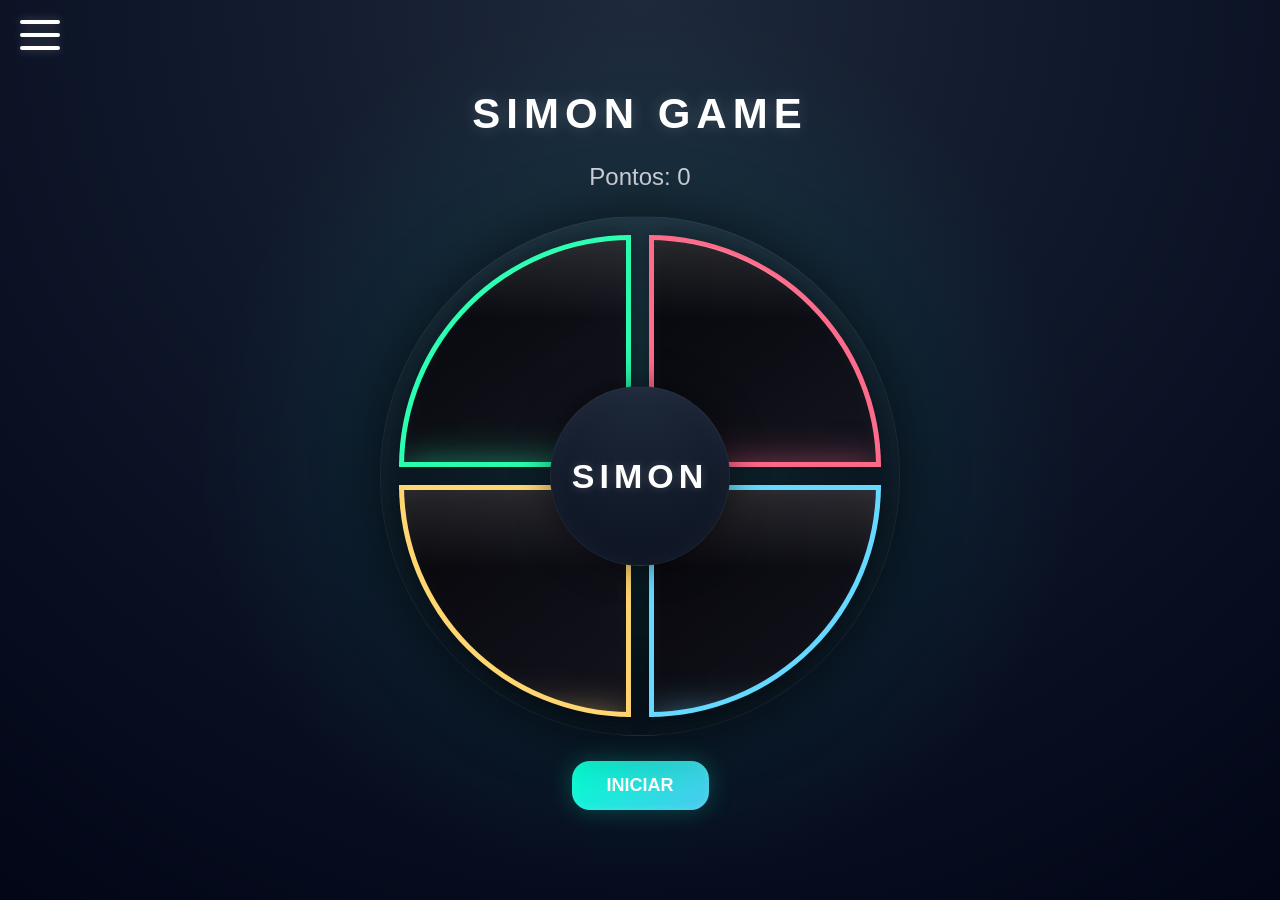
==== index.html @ cad8ffa2 "projetocores" ====
<!DOCTYPE html>
    <html lang="pt-BR">
    <head>
    <meta charset="UTF-8">
    <meta name="viewport" content="width=device-width, initial-scale=1.0">
    <title>Simon Game</title>

    <link rel="stylesheet" href="style.css">
    </head>
    <body>

    <!-- MENU -->
    <div class="menu-btn" id="menuBtn">
        <span></span>
        <span></span>
        <span></span>
    </div>

    <!-- SIDEBAR -->
    <div class="sidebar" id="sidebar">
        <h2>MENU</h2>

        <a href="index.html">🎮 Jogo</a>
        <a href="sobre.html">📖 Sobre</a>
        <a href="regras.html">🧠 Regras</a>
    </div>

    <!-- GAME -->
    <div class="container">

        <h1>SIMON GAME</h1>

        <div class="score">
        Pontos:
        <span id="score">0</span>
        </div>

        <div class="game">

        <div class="btn green" data-color="green">
            <div class="fill"></div>
        </div>

        <div class="btn red" data-color="red">
            <div class="fill"></div>
        </div>

        <div class="btn yellow" data-color="yellow">
            <div class="fill"></div>
        </div>

        <div class="btn blue" data-color="blue">
            <div class="fill"></div>
        </div>

        <div class="center-circle">
            SIMON
        </div>

        </div>

        <button class="start" id="startBtn">
        INICIAR
        </button>

    </div>

    <script src="script.js"></script>
    </body>
    </html>
---- style.css ----
/* =========================================
   RESET
========================================= */

*{
  margin:0;
  padding:0;
  box-sizing:border-box;
  font-family:Arial, sans-serif;
}

body{
  min-height:100vh;
  display:flex;
  justify-content:center;
  align-items:center;
  overflow:hidden;
  color:white;

  background:
  radial-gradient(circle at top,
  #1e293b 0%,
  #0f172a 45%,
  #020617 100%);
}

/* =========================================
   FUNDO ANIMADO
========================================= */

body::before{
  content:"";
  position:absolute;

  width:900px;
  height:900px;

  background:
  radial-gradient(
    circle,
    rgba(0,255,200,0.12),
    transparent 70%
  );

  animation:float 10s ease infinite;
}

@keyframes float{

  0%{
    transform:translate(-120px,-80px);
  }

  50%{
    transform:translate(120px,60px);
  }

  100%{
    transform:translate(-120px,-80px);
  }
}

/* =========================================
   MENU
========================================= */

.menu-btn{
  position:fixed;

  top:20px;
  left:20px;

  width:40px;
  height:30px;

  display:flex;
  flex-direction:column;
  justify-content:space-between;

  cursor:pointer;

  z-index:1000;
}

.menu-btn span{

  width:100%;
  height:4px;

  border-radius:999px;

  background:white;

  box-shadow:
  0 0 10px rgba(255,255,255,0.25);
}

.sidebar{

  position:fixed;

  left:-270px;
  top:0;

  width:270px;
  height:100%;

  background:
  rgba(10,10,20,0.92);

  backdrop-filter:blur(16px);

  padding:90px 25px;

  transition:.4s ease;

  z-index:999;

  border-right:
  1px solid rgba(255,255,255,0.08);
}

.sidebar.active{
  left:0;
}

.sidebar h2{
  margin-bottom:30px;
}

.sidebar a{

  display:block;

  color:#ddd;

  text-decoration:none;

  margin:20px 0;

  font-size:20px;

  transition:.3s ease;
}

.sidebar a:hover{

  color:#00ffd0;

  transform:translateX(6px);
}

/* =========================================
   CONTAINER
========================================= */

.container{

  display:flex;
  flex-direction:column;
  align-items:center;

  gap:25px;

  z-index:10;
}

h1{

  font-size:42px;

  letter-spacing:6px;

  text-shadow:
  0 0 15px rgba(255,255,255,0.18);
}

.score{

  font-size:24px;

  color:#d1d5db;
}

/* =========================================
   TABULEIRO
========================================= */

.game{

  width:520px;
  height:520px;

  position:relative;

  display:grid;

  grid-template-columns:1fr 1fr;

  gap:18px;

  padding:18px;

  border-radius:50%;

  overflow:hidden;

  background:
  radial-gradient(
    circle at top,
    rgba(255,255,255,0.04),
    rgba(0,0,0,0.4)
  );

  backdrop-filter:blur(12px);

  border:
  1px solid rgba(255,255,255,0.05);

  box-shadow:
  inset 0 0 40px rgba(255,255,255,0.03),
  0 0 60px rgba(0,0,0,0.6);
}

/* =========================================
   BOTÕES
========================================= */

.btn{

  position:relative;

  overflow:hidden;

  cursor:pointer;

  user-select:none;

  -webkit-tap-highlight-color:transparent;

  border:5px solid;

  background:
  linear-gradient(
    145deg,
    rgba(6,6,10,0.98),
    rgba(20,20,30,0.95)
  );

  backdrop-filter:blur(10px);

  transition:
  transform .22s ease,
  box-shadow .35s ease,
  filter .35s ease;

  box-shadow:
  inset 0 0 25px rgba(255,255,255,0.03),
  0 0 25px rgba(0,0,0,0.45);
}

/* =========================================
   FORMATO
========================================= */

.green{
  border-color:#2affb2;
  border-top-left-radius:100%;
}

.red{
  border-color:#ff6b8b;
  border-top-right-radius:100%;
}

.yellow{
  border-color:#ffd670;
  border-bottom-left-radius:100%;
}

.blue{
  border-color:#65d9ff;
  border-bottom-right-radius:100%;
}

/* =========================================
   BRILHO SUPERIOR
========================================= */

.btn::before{

  content:"";

  position:absolute;

  inset:0;

  background:
  linear-gradient(
    180deg,
    rgba(255,255,255,0.13),
    transparent 35%
  );

  z-index:5;

  pointer-events:none;
}

/* =========================================
   SISTEMA LÍQUIDO
========================================= */

.fill{

  position:absolute;

  left:0;
  bottom:-115%;

  width:100%;
  height:115%;

  overflow:hidden;

  transition:
  bottom .85s cubic-bezier(.16,1,.3,1);

  z-index:1;
}

/* LÍQUIDO */
.fill::before{

  content:"";

  position:absolute;

  inset:0;

  background:inherit;
}

/* ONDA */
.fill::after{

  content:"";

  position:absolute;

  top:-24px;
  left:-5%;

  width:110%;
  height:50px;

  border-radius:45%;

  background:
  rgba(255,255,255,0.22);

  filter:blur(8px);

  animation:
  liquidWave 2s ease-in-out infinite;
}

/* =========================================
   CORES PROFISSIONAIS
========================================= */

.green .fill{

  background:
  linear-gradient(
    to top,
    #00d68f 0%,
    #2affb2 45%,
    #b4ffe9 100%
  );

  box-shadow:
  0 0 35px rgba(42,255,178,0.45);
}

.red .fill{

  background:
  linear-gradient(
    to top,
    #ff4068 0%,
    #ff6b8b 45%,
    #ffc1ce 100%
  );

  box-shadow:
  0 0 35px rgba(255,107,139,0.45);
}

.yellow .fill{

  background:
  linear-gradient(
    to top,
    #ffbe3d 0%,
    #ffd670 45%,
    #fff0b3 100%
  );

  box-shadow:
  0 0 35px rgba(255,214,112,0.45);
}

.blue .fill{

  background:
  linear-gradient(
    to top,
    #1dbfff 0%,
    #65d9ff 45%,
    #c9f4ff 100%
  );

  box-shadow:
  0 0 35px rgba(101,217,255,0.45);
}

/* =========================================
   ACENDER
========================================= */

.btn.active .fill{
  bottom:0;
}

.btn.active{

  transform:scale(1.03);

  filter:
  brightness(1.14)
  saturate(1.15);

  box-shadow:
  0 0 55px currentColor,
  0 0 18px currentColor,
  inset 0 0 20px rgba(255,255,255,0.16);
}

/* =========================================
   CENTRO
========================================= */

.center-circle{

  position:absolute;

  width:180px;
  height:180px;

  top:50%;
  left:50%;

  transform:translate(-50%,-50%);

  border-radius:50%;

  display:flex;
  justify-content:center;
  align-items:center;

  pointer-events:none;

  font-size:34px;
  font-weight:bold;

  letter-spacing:5px;

  background:
  radial-gradient(
    circle at top,
    #1e293b,
    #0b1220
  );

  border:
  1px solid rgba(255,255,255,0.06);

  box-shadow:
  inset 0 0 30px rgba(255,255,255,0.04),
  0 0 35px rgba(0,0,0,0.5);

  text-shadow:
  0 0 10px rgba(255,255,255,0.18);
}

/* =========================================
   BOTÃO START
========================================= */

.start{

  padding:14px 35px;

  border:none;

  border-radius:18px;

  cursor:pointer;

  color:white;

  font-size:18px;
  font-weight:bold;

  background:
  linear-gradient(
    135deg,
    #00ffd0,
    #4cc9f0
  );

  transition:
  transform .3s ease,
  box-shadow .3s ease;

  box-shadow:
  0 0 25px rgba(0,255,200,0.25),
  inset 0 0 10px rgba(255,255,255,0.12);
}

.start:hover{

  transform:
  translateY(-3px)
  scale(1.04);

  box-shadow:
  0 0 35px rgba(0,255,200,0.4);
}

/* =========================================
   LOSE SCREEN
========================================= */

.lose-screen{

  position:fixed;

  inset:0;

  background:
  rgba(0,0,0,0.45);

  backdrop-filter:blur(12px);

  display:flex;
  justify-content:center;
  align-items:center;

  z-index:5000;

  animation:fadeIn .4s ease;
}

.lose-card{

  width:340px;

  padding:40px;

  text-align:center;

  border-radius:30px;

  background:
  linear-gradient(
    145deg,
    rgba(20,20,35,0.96),
    rgba(10,10,20,0.96)
  );

  border:
  1px solid rgba(255,255,255,0.08);

  box-shadow:
  0 0 40px rgba(0,0,0,0.5);

  animation:cardUp .45s ease;
}

.lose-card h2{

  font-size:38px;

  margin-bottom:15px;
}

.final-score{

  font-size:90px;

  font-weight:bold;

  margin:10px 0;

  background:
  linear-gradient(
    135deg,
    #00ffd0,
    #4cc9f0
  );

  -webkit-background-clip:text;
  -webkit-text-fill-color:transparent;
}

.restart-btn{

  margin-top:25px;

  border:none;

  padding:15px 28px;

  border-radius:15px;

  cursor:pointer;

  color:white;

  font-size:18px;
  font-weight:bold;

  background:
  linear-gradient(
    135deg,
    #00ffd0,
    #00b4ff
  );

  transition:.3s ease;
}

.restart-btn:hover{

  transform:
  translateY(-2px)
  scale(1.03);
}

/* =========================================
   ANIMAÇÕES
========================================= */

@keyframes liquidWave{

  0%{
    transform:translateX(-8px);
  }

  50%{
    transform:translateX(8px);
  }

  100%{
    transform:translateX(-8px);
  }
}

@keyframes fadeIn{

  from{
    opacity:0;
  }

  to{
    opacity:1;
  }
}

@keyframes cardUp{

  from{
    opacity:0;
    transform:translateY(25px) scale(.95);
  }

  to{
    opacity:1;
    transform:translateY(0) scale(1);
  }
}

/* =========================================
   RESPONSIVO
========================================= */

@media(max-width:650px){

  .game{
    width:350px;
    height:350px;
    border-radius: 20px;
  }

  .center-circle{
    width:120px;
    height:120px;
    font-size:22px;
  }

  h1{
    font-size:28px;
  }
}
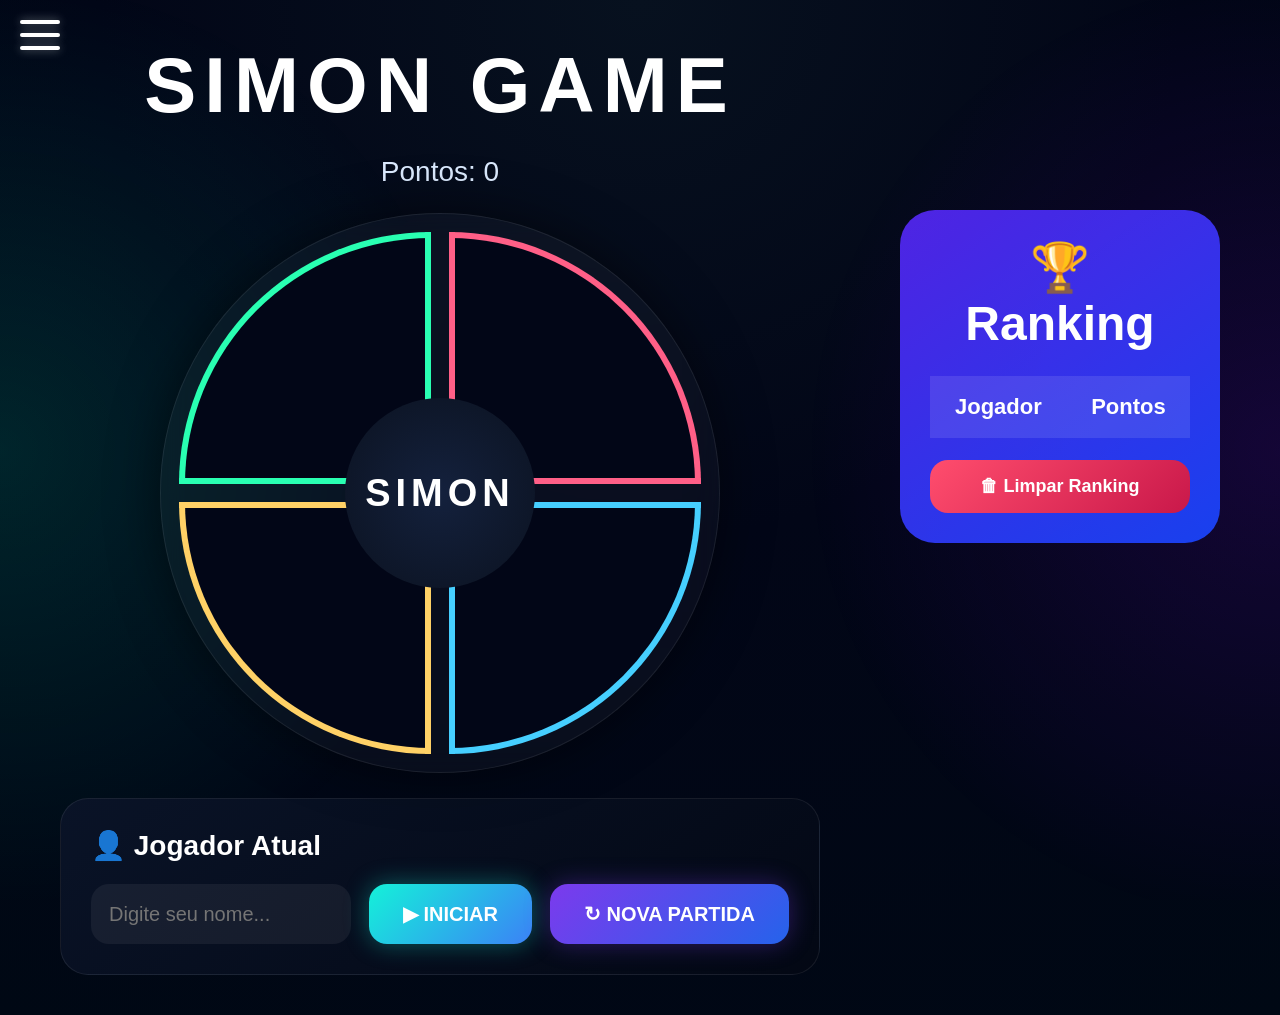
==== commit ac0a7653: "jogobrainli" ====
--- a/index.html
+++ b/index.html
@@ -1,13 +1,17 @@
-    <!DOCTYPE html>
-    <html lang="pt-BR">
-    <head>
+<!DOCTYPE html>
+<html lang="pt-BR">
+<head>
+
     <meta charset="UTF-8">
     <meta name="viewport" content="width=device-width, initial-scale=1.0">
+
     <title>Simon Game</title>
 
     <link rel="stylesheet" href="style.css">
-    </head>
-    <body>
+
+</head>
+
+<body>
 
     <!-- MENU -->
     <div class="menu-btn" id="menuBtn">
@@ -18,53 +22,111 @@
 
     <!-- SIDEBAR -->
     <div class="sidebar" id="sidebar">
+
         <h2>MENU</h2>
 
         <a href="index.html">🎮 Jogo</a>
         <a href="sobre.html">📖 Sobre</a>
         <a href="regras.html">🧠 Regras</a>
+
     </div>
 
-    <!-- GAME -->
-    <div class="container">
+    <!-- LAYOUT -->
+    <div class="main-layout">
 
-        <h1>SIMON GAME</h1>
+        <!-- ESQUERDA -->
+        <div class="container">
 
-        <div class="score">
-        Pontos:
-        <span id="score">0</span>
-        </div>
+            <h1>SIMON GAME</h1>
 
-        <div class="game">
+            <div class="score">
+                Pontos:
+                <span id="score">0</span>
+            </div>
 
-        <div class="btn green" data-color="green">
-            <div class="fill"></div>
-        </div>
+            <!-- TABULEIRO -->
+            <div class="game">
 
-        <div class="btn red" data-color="red">
-            <div class="fill"></div>
-        </div>
+                <div class="btn green" data-color="green">
+                    <div class="fill"></div>
+                </div>
 
-        <div class="btn yellow" data-color="yellow">
-            <div class="fill"></div>
-        </div>
+                <div class="btn red" data-color="red">
+                    <div class="fill"></div>
+                </div>
 
-        <div class="btn blue" data-color="blue">
-            <div class="fill"></div>
-        </div>
+                <div class="btn yellow" data-color="yellow">
+                    <div class="fill"></div>
+                </div>
 
-        <div class="center-circle">
-            SIMON
-        </div>
+                <div class="btn blue" data-color="blue">
+                    <div class="fill"></div>
+                </div>
+
+                <div class="center-circle">
+                    SIMON
+                </div>
+
+            </div>
+
+            <!-- PLAYER PANEL -->
+            <div class="player-panel">
+
+                <h3>👤 Jogador Atual</h3>
+
+                <div class="player-controls">
+
+                    <input
+                        type="text"
+                        id="playerName"
+                        placeholder="Digite seu nome..."
+                        maxlength="15"
+                    >
+
+                    <button id="startBtn">
+                        ▶ INICIAR
+                    </button>
+
+                    <button id="restartGame">
+                        ↻ NOVA PARTIDA
+                    </button>
+
+                </div>
+
+            </div>
 
         </div>
 
-        <button class="start" id="startBtn">
-        INICIAR
-        </button>
+        <!-- RANKING -->
+        <div class="ranking">
+
+            <h2>🏆 Ranking</h2>
+
+            <table>
+
+                <thead>
+                    <tr>
+                        <th>Jogador</th>
+                        <th>Pontos</th>
+                    </tr>
+                </thead>
+
+                <tbody id="rankingBody"></tbody>
+
+            </table>
+
+            <button
+                id="resetRanking"
+                class="clear-ranking"
+            >
+                🗑 Limpar Ranking
+            </button>
+
+        </div>
 
     </div>
 
     <script src="script.js"></script>
-    </body>
-    </html>+
+</body>
+</html>
--- a/style.css
+++ b/style.css
@@ -3,61 +3,66 @@
 ========================================= */
 
 *{
-  margin:0;
-  padding:0;
-  box-sizing:border-box;
-  font-family:Arial, sans-serif;
+    margin:0;
+    padding:0;
+    box-sizing:border-box;
+    font-family:Arial, sans-serif;
 }
 
 body{
-  min-height:100vh;
-  display:flex;
-  justify-content:center;
-  align-items:center;
-  overflow:hidden;
-  color:white;
-
-  background:
-  radial-gradient(circle at top,
-  #1e293b 0%,
-  #0f172a 45%,
-  #020617 100%);
-}
-
-/* =========================================
-   FUNDO ANIMADO
+
+    min-height:100vh;
+
+    overflow-x:hidden;
+
+    color:white;
+
+    background:
+    radial-gradient(circle at top,
+    #07111f 0%,
+    #020617 45%,
+    #000814 100%);
+}
+
+/* =========================================
+   FUNDO
 ========================================= */
 
 body::before{
-  content:"";
-  position:absolute;
-
-  width:900px;
-  height:900px;
-
-  background:
-  radial-gradient(
-    circle,
-    rgba(0,255,200,0.12),
-    transparent 70%
-  );
-
-  animation:float 10s ease infinite;
-}
-
-@keyframes float{
-
-  0%{
-    transform:translate(-120px,-80px);
-  }
-
-  50%{
-    transform:translate(120px,60px);
-  }
-
-  100%{
-    transform:translate(-120px,-80px);
-  }
+
+    content:"";
+
+    position:fixed;
+
+    inset:0;
+
+    background:
+    radial-gradient(circle at left,
+    rgba(0,255,200,.12),
+    transparent 35%),
+
+    radial-gradient(circle at right,
+    rgba(140,0,255,.14),
+    transparent 35%);
+
+    animation:bgMove 8s ease infinite;
+
+    z-index:-1;
+}
+
+@keyframes bgMove{
+
+    0%{
+        transform:translateX(-30px);
+    }
+
+    50%{
+        transform:translateX(30px);
+    }
+
+    100%{
+        transform:translateX(-30px);
+    }
 }
 
 /* =========================================
@@ -65,89 +70,113 @@
 ========================================= */
 
 .menu-btn{
-  position:fixed;
-
-  top:20px;
-  left:20px;
-
-  width:40px;
-  height:30px;
-
-  display:flex;
-  flex-direction:column;
-  justify-content:space-between;
-
-  cursor:pointer;
-
-  z-index:1000;
+
+    position:fixed;
+
+    top:20px;
+    left:20px;
+
+    width:40px;
+    height:30px;
+
+    display:flex;
+    flex-direction:column;
+    justify-content:space-between;
+
+    cursor:pointer;
+
+    z-index:9999;
 }
 
 .menu-btn span{
 
-  width:100%;
-  height:4px;
-
-  border-radius:999px;
-
-  background:white;
-
-  box-shadow:
-  0 0 10px rgba(255,255,255,0.25);
-}
+    width:100%;
+    height:4px;
+
+    border-radius:999px;
+
+    background:white;
+
+    box-shadow:
+    0 0 10px rgba(255,255,255,.4);
+}
+
+/* =========================================
+   SIDEBAR
+========================================= */
 
 .sidebar{
 
-  position:fixed;
-
-  left:-270px;
-  top:0;
-
-  width:270px;
-  height:100%;
-
-  background:
-  rgba(10,10,20,0.92);
-
-  backdrop-filter:blur(16px);
-
-  padding:90px 25px;
-
-  transition:.4s ease;
-
-  z-index:999;
-
-  border-right:
-  1px solid rgba(255,255,255,0.08);
+    position:fixed;
+
+    top:0;
+    left:-270px;
+
+    width:260px;
+    height:100vh;
+
+    padding:100px 30px;
+
+    background:
+    rgba(5,10,25,.96);
+
+    backdrop-filter:blur(20px);
+
+    transition:.4s ease;
+
+    z-index:999;
 }
 
 .sidebar.active{
-  left:0;
+    left:0;
 }
 
 .sidebar h2{
-  margin-bottom:30px;
+
+    margin-bottom:30px;
+
+    font-size:34px;
 }
 
 .sidebar a{
 
-  display:block;
-
-  color:#ddd;
-
-  text-decoration:none;
-
-  margin:20px 0;
-
-  font-size:20px;
-
-  transition:.3s ease;
+    display:block;
+
+    margin:18px 0;
+
+    color:white;
+
+    text-decoration:none;
+
+    font-size:20px;
+
+    transition:.3s ease;
 }
 
 .sidebar a:hover{
 
-  color:#00ffd0;
-
-  transform:translateX(6px);
+    transform:translateX(8px);
+
+    color:#4cc9f0;
+}
+
+/* =========================================
+   LAYOUT
+========================================= */
+
+.main-layout{
+
+    width:100%;
+    min-height:100vh;
+
+    display:flex;
+
+    justify-content:center;
+    align-items:flex-start;
+
+    gap:80px;
+
+    padding:40px 60px;
 }
 
 /* =========================================
@@ -156,70 +185,60 @@
 
 .container{
 
-  display:flex;
-  flex-direction:column;
-  align-items:center;
-
-  gap:25px;
-
-  z-index:10;
+    display:flex;
+    flex-direction:column;
+    align-items:center;
+
+    gap:25px;
 }
 
 h1{
 
-  font-size:42px;
-
-  letter-spacing:6px;
-
-  text-shadow:
-  0 0 15px rgba(255,255,255,0.18);
+    font-size:78px;
+
+    letter-spacing:8px;
+
+    font-weight:900;
 }
 
 .score{
 
-  font-size:24px;
-
-  color:#d1d5db;
-}
-
-/* =========================================
-   TABULEIRO
+    font-size:28px;
+
+    color:#dbeafe;
+}
+
+/* =========================================
+   GAME
 ========================================= */
 
 .game{
 
-  width:520px;
-  height:520px;
-
-  position:relative;
-
-  display:grid;
-
-  grid-template-columns:1fr 1fr;
-
-  gap:18px;
-
-  padding:18px;
-
-  border-radius:50%;
-
-  overflow:hidden;
-
-  background:
-  radial-gradient(
-    circle at top,
-    rgba(255,255,255,0.04),
-    rgba(0,0,0,0.4)
-  );
-
-  backdrop-filter:blur(12px);
-
-  border:
-  1px solid rgba(255,255,255,0.05);
-
-  box-shadow:
-  inset 0 0 40px rgba(255,255,255,0.03),
-  0 0 60px rgba(0,0,0,0.6);
+    width:560px;
+    height:560px;
+
+    position:relative;
+
+    display:grid;
+
+    grid-template-columns:1fr 1fr;
+
+    gap:18px;
+
+    padding:18px;
+
+    border-radius:50%;
+
+    background:
+    rgba(255,255,255,.03);
+
+    backdrop-filter:blur(14px);
+
+    border:
+    1px solid rgba(255,255,255,.08);
+
+    box-shadow:
+    0 0 50px rgba(0,0,0,.5);
 }
 
 /* =========================================
@@ -228,489 +247,471 @@
 
 .btn{
 
-  position:relative;
-
-  overflow:hidden;
-
-  cursor:pointer;
-
-  user-select:none;
-
-  -webkit-tap-highlight-color:transparent;
-
-  border:5px solid;
-
-  background:
-  linear-gradient(
+    position:relative;
+
+    overflow:hidden;
+
+    cursor:pointer;
+
+    border:6px solid;
+
+    background:#020617;
+
+    transition:.18s ease;
+}
+
+.green{
+    border-color:#29ffb2;
+    border-top-left-radius:100%;
+}
+
+.red{
+    border-color:#ff5f87;
+    border-top-right-radius:100%;
+}
+
+.yellow{
+    border-color:#ffd166;
+    border-bottom-left-radius:100%;
+}
+
+.blue{
+    border-color:#46cfff;
+    border-bottom-right-radius:100%;
+}
+
+.fill{
+
+    position:absolute;
+
+    inset:0;
+
+    opacity:0;
+
+    transition:.2s ease;
+}
+
+.green .fill{
+    background:#29ffb2;
+}
+
+.red .fill{
+    background:#ff5f87;
+}
+
+.yellow .fill{
+    background:#ffd166;
+}
+
+.blue .fill{
+    background:#46cfff;
+}
+
+.btn.active{
+
+    transform:scale(1.03);
+}
+
+.btn.active .fill{
+    opacity:1;
+}
+
+/* =========================================
+   CENTRO
+========================================= */
+
+.center-circle{
+
+    position:absolute;
+
+    width:190px;
+    height:190px;
+
+    top:50%;
+    left:50%;
+
+    transform:translate(-50%,-50%);
+
+    border-radius:50%;
+
+    display:flex;
+    justify-content:center;
+    align-items:center;
+
+    font-size:38px;
+    font-weight:900;
+
+    letter-spacing:5px;
+
+    background:
+    radial-gradient(circle,
+    #14213d,
+    #0b1220);
+}
+
+/* =========================================
+   PLAYER PANEL
+========================================= */
+
+.player-panel{
+
+    width:760px;
+
+    padding:30px;
+
+    border-radius:28px;
+
+    background:
+    linear-gradient(
     145deg,
-    rgba(6,6,10,0.98),
-    rgba(20,20,30,0.95)
-  );
-
-  backdrop-filter:blur(10px);
-
-  transition:
-  transform .22s ease,
-  box-shadow .35s ease,
-  filter .35s ease;
-
-  box-shadow:
-  inset 0 0 25px rgba(255,255,255,0.03),
-  0 0 25px rgba(0,0,0,0.45);
-}
-
-/* =========================================
-   FORMATO
-========================================= */
-
-.green{
-  border-color:#2affb2;
-  border-top-left-radius:100%;
-}
-
-.red{
-  border-color:#ff6b8b;
-  border-top-right-radius:100%;
-}
-
-.yellow{
-  border-color:#ffd670;
-  border-bottom-left-radius:100%;
-}
-
-.blue{
-  border-color:#65d9ff;
-  border-bottom-right-radius:100%;
-}
-
-/* =========================================
-   BRILHO SUPERIOR
-========================================= */
-
-.btn::before{
-
-  content:"";
-
-  position:absolute;
-
-  inset:0;
-
-  background:
-  linear-gradient(
-    180deg,
-    rgba(255,255,255,0.13),
-    transparent 35%
-  );
-
-  z-index:5;
-
-  pointer-events:none;
-}
-
-/* =========================================
-   SISTEMA LÍQUIDO
-========================================= */
-
-.fill{
-
-  position:absolute;
-
-  left:0;
-  bottom:-115%;
-
-  width:100%;
-  height:115%;
-
-  overflow:hidden;
-
-  transition:
-  bottom .85s cubic-bezier(.16,1,.3,1);
-
-  z-index:1;
-}
-
-/* LÍQUIDO */
-.fill::before{
-
-  content:"";
-
-  position:absolute;
-
-  inset:0;
-
-  background:inherit;
-}
-
-/* ONDA */
-.fill::after{
-
-  content:"";
-
-  position:absolute;
-
-  top:-24px;
-  left:-5%;
-
-  width:110%;
-  height:50px;
-
-  border-radius:45%;
-
-  background:
-  rgba(255,255,255,0.22);
-
-  filter:blur(8px);
-
-  animation:
-  liquidWave 2s ease-in-out infinite;
-}
-
-/* =========================================
-   CORES PROFISSIONAIS
-========================================= */
-
-.green .fill{
-
-  background:
-  linear-gradient(
-    to top,
-    #00d68f 0%,
-    #2affb2 45%,
-    #b4ffe9 100%
-  );
-
-  box-shadow:
-  0 0 35px rgba(42,255,178,0.45);
-}
-
-.red .fill{
-
-  background:
-  linear-gradient(
-    to top,
-    #ff4068 0%,
-    #ff6b8b 45%,
-    #ffc1ce 100%
-  );
-
-  box-shadow:
-  0 0 35px rgba(255,107,139,0.45);
-}
-
-.yellow .fill{
-
-  background:
-  linear-gradient(
-    to top,
-    #ffbe3d 0%,
-    #ffd670 45%,
-    #fff0b3 100%
-  );
-
-  box-shadow:
-  0 0 35px rgba(255,214,112,0.45);
-}
-
-.blue .fill{
-
-  background:
-  linear-gradient(
-    to top,
-    #1dbfff 0%,
-    #65d9ff 45%,
-    #c9f4ff 100%
-  );
-
-  box-shadow:
-  0 0 35px rgba(101,217,255,0.45);
-}
-
-/* =========================================
-   ACENDER
-========================================= */
-
-.btn.active .fill{
-  bottom:0;
-}
-
-.btn.active{
-
-  transform:scale(1.03);
-
-  filter:
-  brightness(1.14)
-  saturate(1.15);
-
-  box-shadow:
-  0 0 55px currentColor,
-  0 0 18px currentColor,
-  inset 0 0 20px rgba(255,255,255,0.16);
-}
-
-/* =========================================
-   CENTRO
-========================================= */
-
-.center-circle{
-
-  position:absolute;
-
-  width:180px;
-  height:180px;
-
-  top:50%;
-  left:50%;
-
-  transform:translate(-50%,-50%);
-
-  border-radius:50%;
-
-  display:flex;
-  justify-content:center;
-  align-items:center;
-
-  pointer-events:none;
-
-  font-size:34px;
-  font-weight:bold;
-
-  letter-spacing:5px;
-
-  background:
-  radial-gradient(
-    circle at top,
-    #1e293b,
-    #0b1220
-  );
-
-  border:
-  1px solid rgba(255,255,255,0.06);
-
-  box-shadow:
-  inset 0 0 30px rgba(255,255,255,0.04),
-  0 0 35px rgba(0,0,0,0.5);
-
-  text-shadow:
-  0 0 10px rgba(255,255,255,0.18);
-}
-
-/* =========================================
-   BOTÃO START
-========================================= */
-
-.start{
-
-  padding:14px 35px;
-
-  border:none;
-
-  border-radius:18px;
-
-  cursor:pointer;
-
-  color:white;
-
-  font-size:18px;
-  font-weight:bold;
-
-  background:
-  linear-gradient(
+    rgba(10,20,40,.95),
+    rgba(3,8,20,.95)
+    );
+
+    border:
+    1px solid rgba(255,255,255,.08);
+}
+
+.player-panel h3{
+
+    margin-bottom:22px;
+
+    font-size:28px;
+}
+
+.player-controls{
+
+    display:flex;
+
+    gap:18px;
+
+    flex-wrap:wrap;
+}
+
+.player-controls input{
+
+    flex:1;
+
+    min-width:250px;
+
+    padding:18px;
+
+    border:none;
+
+    border-radius:18px;
+
+    outline:none;
+
+    background:
+    rgba(255,255,255,.06);
+
+    color:white;
+
+    font-size:20px;
+}
+
+.player-controls button{
+
+    border:none;
+
+    padding:18px 34px;
+
+    border-radius:18px;
+
+    cursor:pointer;
+
+    color:white;
+
+    font-size:20px;
+    font-weight:bold;
+
+    transition:.25s ease;
+}
+
+#startBtn{
+
+    background:
+    linear-gradient(
     135deg,
-    #00ffd0,
-    #4cc9f0
-  );
-
-  transition:
-  transform .3s ease,
-  box-shadow .3s ease;
-
-  box-shadow:
-  0 0 25px rgba(0,255,200,0.25),
-  inset 0 0 10px rgba(255,255,255,0.12);
-}
-
-.start:hover{
-
-  transform:
-  translateY(-3px)
-  scale(1.04);
-
-  box-shadow:
-  0 0 35px rgba(0,255,200,0.4);
-}
-
-/* =========================================
-   LOSE SCREEN
+    #14f1d9,
+    #3b82f6
+    );
+
+    box-shadow:
+    0 0 25px rgba(20,241,217,.35);
+}
+
+#restartGame{
+
+    background:
+    linear-gradient(
+    135deg,
+    #7c3aed,
+    #2563eb
+    );
+
+    box-shadow:
+    0 0 25px rgba(124,58,237,.35);
+}
+
+.player-controls button:hover{
+
+    transform:
+    translateY(-3px)
+    scale(1.03);
+}
+
+/* =========================================
+   RANKING
+========================================= */
+
+.ranking{
+
+    width:420px;
+
+    margin-top:170px;
+
+    padding:30px;
+
+    border-radius:35px;
+
+    background:
+    linear-gradient(
+    145deg,
+    rgba(90,40,255,.88),
+    rgba(25,70,255,.92)
+    );
+
+    animation:
+    rankingGlow 5s ease infinite;
+}
+
+@keyframes rankingGlow{
+
+    0%{
+        box-shadow:
+        0 0 35px rgba(140,0,255,.35);
+    }
+
+    50%{
+        box-shadow:
+        0 0 55px rgba(0,100,255,.45);
+    }
+
+    100%{
+        box-shadow:
+        0 0 35px rgba(140,0,255,.35);
+    }
+}
+
+.ranking h2{
+
+    text-align:center;
+
+    margin-bottom:25px;
+
+    font-size:48px;
+}
+
+.ranking table{
+
+    width:100%;
+
+    border-collapse:collapse;
+}
+
+.ranking th{
+
+    padding:18px;
+
+    background:
+    rgba(255,255,255,.1);
+
+    font-size:22px;
+}
+
+.ranking td{
+
+    padding:18px;
+
+    text-align:center;
+
+    font-size:20px;
+
+    border-top:
+    1px solid rgba(255,255,255,.08);
+}
+
+/* =========================================
+   LIMPAR RANKING
+========================================= */
+
+.clear-ranking{
+
+    width:100%;
+
+    margin-top:22px;
+
+    border:none;
+
+    padding:16px;
+
+    border-radius:18px;
+
+    cursor:pointer;
+
+    color:white;
+
+    font-size:18px;
+    font-weight:bold;
+
+    background:
+    linear-gradient(
+    135deg,
+    #ff4d6d,
+    #c9184a
+    );
+
+    transition:.25s ease;
+}
+
+.clear-ranking:hover{
+
+    transform:
+    translateY(-3px)
+    scale(1.03);
+}
+
+/* =========================================
+   GAME OVER
 ========================================= */
 
 .lose-screen{
 
-  position:fixed;
-
-  inset:0;
-
-  background:
-  rgba(0,0,0,0.45);
-
-  backdrop-filter:blur(12px);
-
-  display:flex;
-  justify-content:center;
-  align-items:center;
-
-  z-index:5000;
-
-  animation:fadeIn .4s ease;
+    position:fixed;
+
+    inset:0;
+
+    background:
+    rgba(0,0,0,.65);
+
+    backdrop-filter:blur(12px);
+
+    display:flex;
+    justify-content:center;
+    align-items:center;
+
+    z-index:99999;
 }
 
 .lose-card{
 
-  width:340px;
-
-  padding:40px;
-
-  text-align:center;
-
-  border-radius:30px;
-
-  background:
-  linear-gradient(
+    width:420px;
+
+    padding:40px;
+
+    border-radius:30px;
+
+    text-align:center;
+
+    background:
+    linear-gradient(
     145deg,
-    rgba(20,20,35,0.96),
-    rgba(10,10,20,0.96)
-  );
-
-  border:
-  1px solid rgba(255,255,255,0.08);
-
-  box-shadow:
-  0 0 40px rgba(0,0,0,0.5);
-
-  animation:cardUp .45s ease;
+    rgba(15,20,40,.98),
+    rgba(5,10,25,.98)
+    );
 }
 
 .lose-card h2{
 
-  font-size:38px;
-
-  margin-bottom:15px;
+    font-size:52px;
+
+    margin-bottom:15px;
 }
 
 .final-score{
 
-  font-size:90px;
-
-  font-weight:bold;
-
-  margin:10px 0;
-
-  background:
-  linear-gradient(
+    font-size:90px;
+
+    font-weight:900;
+
+    margin:18px 0;
+
+    color:#46cfff;
+}
+
+.restart-btn{
+
+    margin-top:25px;
+
+    border:none;
+
+    padding:18px 34px;
+
+    border-radius:20px;
+
+    cursor:pointer;
+
+    color:white;
+
+    font-size:22px;
+    font-weight:bold;
+
+    background:
+    linear-gradient(
     135deg,
-    #00ffd0,
-    #4cc9f0
-  );
-
-  -webkit-background-clip:text;
-  -webkit-text-fill-color:transparent;
-}
-
-.restart-btn{
-
-  margin-top:25px;
-
-  border:none;
-
-  padding:15px 28px;
-
-  border-radius:15px;
-
-  cursor:pointer;
-
-  color:white;
-
-  font-size:18px;
-  font-weight:bold;
-
-  background:
-  linear-gradient(
-    135deg,
-    #00ffd0,
-    #00b4ff
-  );
-
-  transition:.3s ease;
-}
-
-.restart-btn:hover{
-
-  transform:
-  translateY(-2px)
-  scale(1.03);
-}
-
-/* =========================================
-   ANIMAÇÕES
-========================================= */
-
-@keyframes liquidWave{
-
-  0%{
-    transform:translateX(-8px);
-  }
-
-  50%{
-    transform:translateX(8px);
-  }
-
-  100%{
-    transform:translateX(-8px);
-  }
-}
-
-@keyframes fadeIn{
-
-  from{
-    opacity:0;
-  }
-
-  to{
-    opacity:1;
-  }
-}
-
-@keyframes cardUp{
-
-  from{
-    opacity:0;
-    transform:translateY(25px) scale(.95);
-  }
-
-  to{
-    opacity:1;
-    transform:translateY(0) scale(1);
-  }
+    #14f1d9,
+    #3b82f6
+    );
 }
 
 /* =========================================
    RESPONSIVO
 ========================================= */
 
-@media(max-width:650px){
-
-  .game{
-    width:350px;
-    height:350px;
-    border-radius: 20px;
-  }
-
-  .center-circle{
-    width:120px;
-    height:120px;
-    font-size:22px;
-  }
-
-  h1{
-    font-size:28px;
-  }
+@media(max-width:1200px){
+
+    .main-layout{
+
+        flex-direction:column;
+
+        align-items:center;
+    }
+
+    .ranking{
+        margin-top:20px;
+    }
+}
+
+@media(max-width:700px){
+
+    h1{
+        font-size:48px;
+    }
+
+    .game{
+
+        width:92vw;
+        height:92vw;
+    }
+
+    .center-circle{
+
+        width:140px;
+        height:140px;
+
+        font-size:30px;
+    }
+
+    .player-panel{
+        width:95%;
+    }
+
+    .player-controls{
+        flex-direction:column;
+    }
+
+    .ranking{
+        width:95%;
+    }
 }
